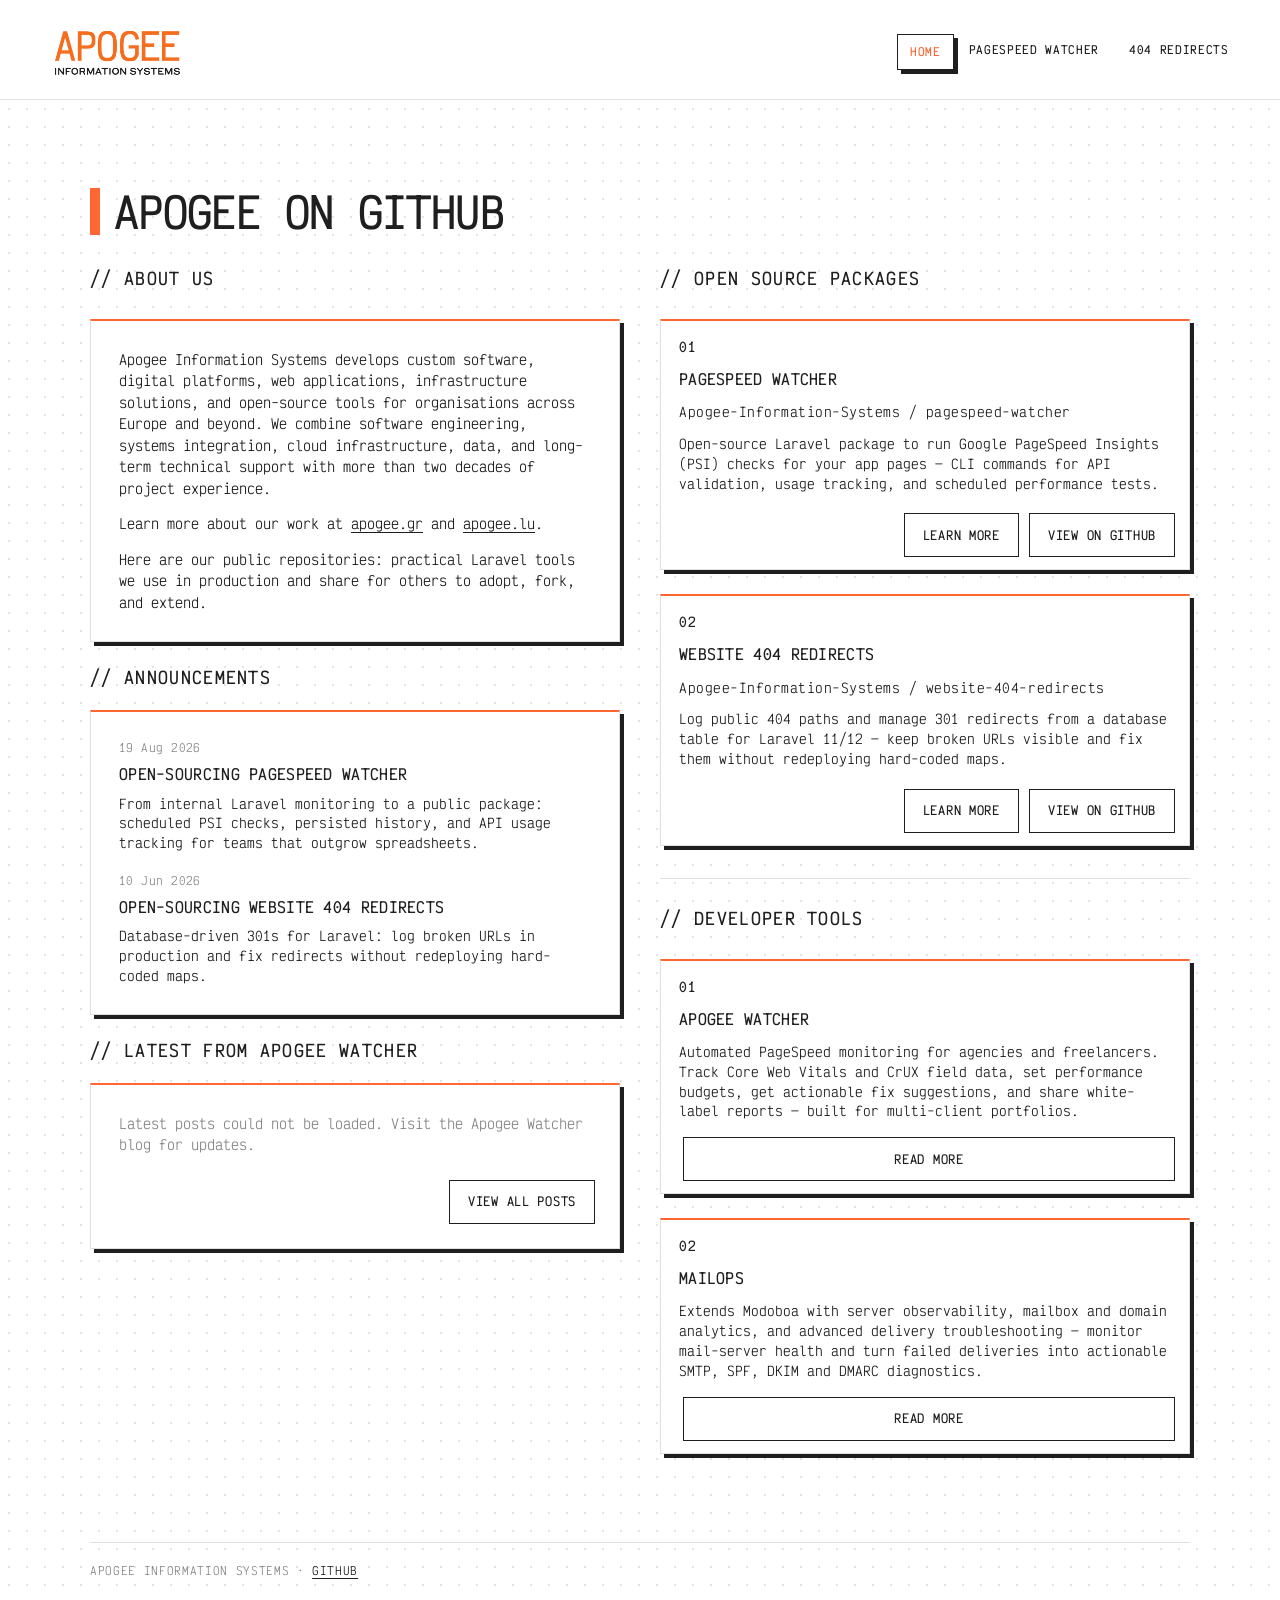
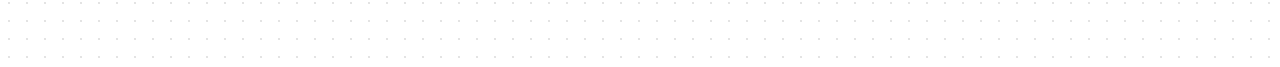
==== docs/index.html @ e1836845 "Add blog post for open-sourcing Website 404 Redirects - Introduced a new HTML page detailing the ope" ====
<!doctype html>
<html lang="en">
<head>
  <meta charset="utf-8" />
  <meta name="viewport" content="width=device-width, initial-scale=1" />
  <title>Apogee on GitHub</title>
  <meta name="description" content="Open-source tools from Apogee Information Systems — PageSpeed Watcher and Website 404 Redirects on GitHub." />
  <meta name="theme-color" content="#ff6633" />
  <meta name="author" content="Apogee Information Systems" />
  <link rel="canonical" href="https://apogee-information-systems.github.io/" />
  <meta property="og:type" content="website" />
  <meta property="og:url" content="https://apogee-information-systems.github.io/" />
  <meta property="og:title" content="Apogee on GitHub" />
  <meta property="og:description" content="Open-source tools from Apogee Information Systems — PageSpeed Watcher and Website 404 Redirects." />
  <meta property="og:site_name" content="Apogee Information Systems" />
  <meta name="twitter:card" content="summary" />
  <meta name="twitter:title" content="Apogee on GitHub" />
  <meta name="twitter:description" content="Open-source tools from Apogee Information Systems — PageSpeed Watcher and Website 404 Redirects." />
  <meta name="google-site-verification" content="-JjNXRB34abP7D8dIDlLWn2OAf_Uy8Mty_jD2yEAzYg" />
  <link rel="preconnect" href="https://fonts.googleapis.com" />
  <link rel="preconnect" href="https://fonts.gstatic.com" crossorigin />
  <link href="https://fonts.googleapis.com/css2?family=Victor+Mono:ital,wght@0,400;0,500;0,700;1,400;1,700&display=swap" rel="stylesheet" />
  <link rel="stylesheet" href="styles.css" />
  <!-- Matomo -->
  <script>
    var _paq = window._paq = window._paq || [];
    /* tracker methods like "setCustomDimension" should be called before "trackPageView" */
    _paq.push(['trackPageView']);
    _paq.push(['enableLinkTracking']);
    (function() {
      var u="https://analytics.apogee.gr/";
      _paq.push(['setTrackerUrl', u+'matomo.php']);
      _paq.push(['setSiteId', '11']);
      var d=document, g=d.createElement('script'), s=d.getElementsByTagName('script')[0];
      g.async=true; g.src=u+'matomo.js'; s.parentNode.insertBefore(g,s);
    })();
  </script>
  <!-- End Matomo Code -->

</head>
<body>
  <header class="site-nav" data-od-id="site-nav">
    <a class="nav-brand" href="index.html" data-od-id="nav-logo" aria-label="Apogee home">
      <img src="Apogee_logo_2025_gr_2x1.png" alt="Apogee" width="280" height="140" />
    </a>
    <nav class="nav-menu" aria-label="Main">
      <a class="nav-link is-active" href="index.html" data-od-id="nav-home" aria-current="page">Home</a>
      <a class="nav-link" href="pagespeed-watcher.html" data-od-id="nav-pagespeed">PageSpeed Watcher</a>
      <a class="nav-link" href="website-404-redirects.html" data-od-id="nav-404">404 Redirects</a>
    </nav>
  </header>

  <main>
    <section class="section" id="open-source" data-od-id="section-open-source">
      <div class="wrap">
        <h1 class="h-xl" data-od-id="page-title">
          <span class="accent-bar" aria-hidden="true"></span>
          <span class="title-text">Apogee on GitHub</span>
        </h1>

        <div class="split" data-od-id="split-layout">
          <div class="col-stack" data-od-id="col-about">
            <p class="col-label">// About us</p>
            <div class="about-panel" data-od-id="about-panel">
              <p class="body-copy">
                Apogee Information Systems develops custom software, digital platforms, web applications, infrastructure solutions, and open-source tools for organisations across Europe and beyond. We combine software engineering, systems integration, cloud infrastructure, data, and long-term technical support with more than two decades of project experience.
              </p>
              <p class="body-copy">
                Learn more about our work at
                <a class="inline-link" href="https://apogee.gr/" target="_blank" rel="noopener" data-od-id="link-apogee-gr">apogee.gr</a>
                and
                <a class="inline-link" href="https://apogee.lu/" data-od-id="link-apogee-lu">apogee.lu</a>.
              </p>
              <p class="body-copy">
                Here are our public repositories: practical Laravel tools we use in production and share for others to adopt, fork, and extend.
              </p>
            </div>

            <div class="announcements-section" data-od-id="section-announcements">
              <p class="col-label">// Announcements</p>
              <div class="announcements-panel" data-od-id="announcements-panel">
                <ul class="announcements-list">
                  <li class="announcement-item">
                    <p class="announcement-date">19 Aug 2026</p>
                    <h3>
                      <a class="announcement-title" href="blog-open-sourcing-pagespeed-watcher.html">Open-sourcing PageSpeed Watcher</a>
                    </h3>
                    <p class="announcement-excerpt">From internal Laravel monitoring to a public package: scheduled PSI checks, persisted history, and API usage tracking for teams that outgrow spreadsheets.</p>
                  </li>
                  <li class="announcement-item">
                    <p class="announcement-date">10 Jun 2026</p>
                    <h3>
                      <a class="announcement-title" href="blog-open-sourcing-website-404-redirects.html">Open-sourcing Website 404 Redirects</a>
                    </h3>
                    <p class="announcement-excerpt">Database-driven 301s for Laravel: log broken URLs in production and fix redirects without redeploying hard-coded maps.</p>
                  </li>
                </ul>
              </div>
            </div>

            <div class="blog-feed-section" data-od-id="section-blog">
              <p class="col-label">// Latest from Apogee Watcher</p>
              <div class="blog-feed-panel" data-od-id="blog-panel">
                <div id="blog-feed" class="blog-feed" aria-live="polite">
                  <p class="blog-feed-message">Loading latest posts…</p>
                </div>
                <div class="blog-feed-actions">
                  <a class="btn-secondary" href="https://apogeewatcher.com/blog" target="_blank" rel="noopener" data-od-id="blog-all-link">View all posts</a>
                </div>
              </div>
            </div>
          </div>

          <div class="col-stack" data-od-id="col-packages">
            <p class="col-label">// Open source packages</p>

            <article class="pt product" data-od-id="repo-pagespeed">
              <p class="pt-idx">01</p>
              <h3>PageSpeed Watcher</h3>
              <p class="repo-path">Apogee-Information-Systems / pagespeed-watcher</p>
              <p>Open-source Laravel package to run Google PageSpeed Insights (PSI) checks for your app pages — CLI commands for API validation, usage tracking, and scheduled performance tests.</p>
              <div class="btn-row">
                <a class="btn-secondary" href="pagespeed-watcher.html" data-od-id="repo-pagespeed-page">Learn more</a>
                <a class="btn-secondary" href="https://github.com/Apogee-Information-Systems/pagespeed-watcher" target="_blank" rel="noopener" data-od-id="repo-pagespeed-link">View on GitHub</a>
              </div>
            </article>

            <article class="pt product" data-od-id="repo-404">
              <p class="pt-idx">02</p>
              <h3>Website 404 Redirects</h3>
              <p class="repo-path">Apogee-Information-Systems / website-404-redirects</p>
              <p>Log public 404 paths and manage 301 redirects from a database table for Laravel 11/12 — keep broken URLs visible and fix them without redeploying hard-coded maps.</p>
              <div class="btn-row">
                <a class="btn-secondary" href="website-404-redirects.html" data-od-id="repo-404-page">Learn more</a>
                <a class="btn-secondary" href="https://github.com/Apogee-Information-Systems/website-404-redirects" target="_blank" rel="noopener" data-od-id="repo-404-link">View on GitHub</a>
              </div>
            </article>

            <div class="col-sub" data-od-id="col-developer-tools">
              <p class="col-label">// Developer Tools</p>

              <article class="pt product" data-od-id="tool-watcher">
                <p class="pt-idx">01</p>
                <h3>Apogee Watcher</h3>
                <p>Automated PageSpeed monitoring for agencies and freelancers. Track Core Web Vitals and CrUX field data, set performance budgets, get actionable fix suggestions, and share white-label reports — built for multi-client portfolios.</p>
                <a class="btn-secondary" href="https://apogeewatcher.com/" target="_blank" rel="noopener" data-od-id="tool-watcher-link">Read more</a>
              </article>

              <article class="pt product" data-od-id="tool-mailops">
                <p class="pt-idx">02</p>
                <h3>MailOps</h3>
                <p>Extends Modoboa with server observability, mailbox and domain analytics, and advanced delivery troubleshooting — monitor mail-server health and turn failed deliveries into actionable SMTP, SPF, DKIM and DMARC diagnostics.</p>
                <a class="btn-secondary" href="https://apogee.lu/mailops.html" data-od-id="tool-mailops-link">Read more</a>
              </article>
            </div>
          </div>
        </div>

        <p class="site-foot" data-od-id="site-foot">
          APOGEE INFORMATION SYSTEMS ·
          <a class="inline-link" href="https://github.com/Apogee-Information-Systems" target="_blank" rel="noopener">GitHub</a>
        </p>
      </div>
    </section>
  </main>
  <script src="blog-feed.js" defer></script>
</body>
</html>
---- docs/styles.css ----
:root {
  --bg: #ffffff;
  --surface: #ffffff;
  --fg: #1E1F1E;
  --muted: #888888;
  --border: #e0e0e0;
  --accent: #ff6633;
  --shadow-hard: 4px 4px 0 var(--fg);
  --shadow-none: 0 0 0 transparent;
  --font-display: 'Victor Mono', system-ui, -apple-system, 'Segoe UI', 'Helvetica Neue', Arial, sans-serif;
  --font-body: 'Victor Mono', system-ui, -apple-system, 'Segoe UI', 'Helvetica Neue', Arial, sans-serif;
  --font-mono: 'Victor Mono', ui-monospace, SFMono-Regular, Menlo, monospace;
  --dot: color-mix(in oklch, var(--fg) 12%, transparent);
  --logo-h: 80px;
  --nav-pad-y: 10px;
}

*, *::before, *::after { box-sizing: border-box; }
html { scroll-behavior: smooth; }
html {
  scrollbar-width: thin;
  scrollbar-color: var(--accent) var(--border);
}
html::-webkit-scrollbar { width: 8px; height: 8px; }
html::-webkit-scrollbar-track { background: var(--border); border-radius: 0; }
html::-webkit-scrollbar-thumb {
  background: var(--accent);
  border-radius: 0;
  border: 1px solid var(--fg);
}

body {
  --nav-h: calc(var(--logo-h) + var(--nav-pad-y) * 2);
  margin: 0;
  background: var(--bg);
  color: var(--fg);
  font-family: var(--font-body);
  font-size: 16px;
  line-height: 1.45;
  -webkit-font-smoothing: antialiased;
  text-transform: uppercase;
}

p { text-wrap: pretty; margin: 0; }
h1, h2, h3 { text-wrap: balance; margin: 0; font-weight: 700; }
a { color: inherit; }

.site-nav {
  position: fixed;
  top: 0; left: 0; right: 0;
  z-index: 100;
  height: var(--nav-h);
  display: flex;
  align-items: center;
  justify-content: space-between;
  gap: 16px;
  padding: var(--nav-pad-y) clamp(16px, 3vw, 40px);
  background: var(--surface);
  border-bottom: 1px solid var(--border);
}
.nav-brand {
  flex: 0 0 auto;
  display: flex;
  align-items: center;
  text-decoration: none;
}
.nav-brand img {
  height: var(--logo-h);
  width: auto;
  display: block;
}
.nav-menu {
  display: flex;
  flex-wrap: wrap;
  align-items: center;
  justify-content: flex-end;
  gap: 6px 4px;
}
.nav-link {
  display: inline-flex;
  align-items: center;
  min-height: 36px;
  padding: 6px 12px;
  font-family: var(--font-mono);
  font-size: 11px;
  font-weight: 700;
  letter-spacing: 0.06em;
  text-decoration: none;
  border: 1px solid transparent;
  transition: border-color 0.12s ease, color 0.12s ease, background 0.12s ease;
}
.nav-link:hover {
  color: var(--accent);
  border-color: var(--border);
}
.nav-link.is-active {
  color: var(--accent);
  border-color: var(--fg);
  background: var(--surface);
  box-shadow: var(--shadow-hard);
  transform: translate(2px, 2px);
}

main { padding-top: var(--nav-h); }

.section {
  padding: clamp(48px, 7vw, 88px) clamp(16px, 3vw, 40px);
  background-color: var(--bg);
  background-image: radial-gradient(var(--dot) 1px, transparent 1px);
  background-size: 18px 18px;
  color: var(--fg);
  min-height: calc(100vh - var(--nav-h));
}
.wrap { width: min(1100px, 100%); margin: 0 auto; }

.section-kicker {
  font-family: var(--font-mono);
  font-size: 11px;
  color: var(--muted);
  letter-spacing: 0.08em;
  margin: 0 0 8px;
}

.section-kicker.post-date {
  text-transform: none;
}

.h-xl {
  font-family: var(--font-display);
  font-size: clamp(28px, 3.4vw, 42px);
  line-height: 1.12;
  letter-spacing: -0.015em;
  margin: 0 0 2rem;
  max-width: 32ch;
  display: flex;
  align-items: stretch;
  gap: 14px;
}
.h-xl .accent-bar {
  flex: 0 0 10px;
  background: var(--accent);
  min-height: 100%;
}
.h-xl .title-text { flex: 1; }

.split {
  display: grid;
  grid-template-columns: 1fr 1fr;
  gap: 32px 40px;
  align-items: start;
}

.col-stack {
  display: flex;
  flex-direction: column;
  gap: 24px;
}
.col-label {
  font-family: var(--font-mono);
  font-size: 16.5px;
  font-weight: 700;
  letter-spacing: 0.08em;
  color: var(--fg);
  margin: 0 0 4px;
}
.col-sub {
  display: flex;
  flex-direction: column;
  gap: 24px;
  margin-top: 8px;
  padding-top: 28px;
  border-top: 1px solid var(--border);
}

.body-copy {
  font-size: clamp(13px, 1.05vw, 15px);
  line-height: 1.6;
  text-transform: none;
  color: var(--fg);
  margin: 0 0 14px;
}
.body-copy:last-child { margin-bottom: 0; }

.inline-link {
  color: var(--fg);
  text-decoration: underline;
  text-underline-offset: 3px;
  text-decoration-thickness: 1px;
}
.inline-link:hover { color: var(--accent); }

.btn-secondary {
  display: inline-flex;
  align-items: center;
  justify-content: center;
  min-height: 44px;
  padding: 10px 18px;
  background: var(--surface);
  color: var(--fg);
  border: 1px solid var(--fg);
  transform: translate(4px, 4px);
  box-shadow: var(--shadow-none);
  text-decoration: none;
  font-size: 12px;
  font-weight: 700;
  letter-spacing: 0.06em;
  transition: transform 0.12s cubic-bezier(0.23, 1, 0.32, 1), box-shadow 0.12s cubic-bezier(0.23, 1, 0.32, 1);
}
.btn-secondary:hover {
  transform: none;
  box-shadow: var(--shadow-hard);
}

.pt.product {
  display: flex;
  flex-direction: column;
  gap: 12px;
  border: 1px solid var(--border);
  border-top: 2px solid var(--accent);
  padding: 16px 18px;
  background: var(--surface);
  box-shadow: var(--shadow-hard);
  color: var(--fg);
}
.pt-idx {
  font-family: var(--font-mono);
  font-size: 11px;
  font-weight: 700;
  letter-spacing: 0.08em;
  color: var(--accent);
  margin: 0;
}
.pt.product h3 {
  font-size: clamp(14px, 1.15vw, 16px);
  font-weight: 700;
  margin: 0;
  letter-spacing: 0.02em;
}
.pt.product p {
  color: inherit;
  margin: 0;
  font-size: clamp(12px, 1vw, 14px);
  line-height: 1.55;
  text-transform: none;
}
.repo-path {
  font-family: var(--font-mono);
  font-size: 11px;
  letter-spacing: 0.04em;
  color: var(--muted);
  text-transform: none;
  margin: 0;
  word-break: break-all;
}
.pt.product .btn-row {
  display: flex;
  flex-wrap: wrap;
  gap: 10px;
  margin-top: 4px;
  justify-content: flex-end;
}
.pt.product .btn-secondary { margin-top: 0; }

.about-panel,
.content-panel {
  border: 1px solid var(--border);
  border-top: 2px solid var(--accent);
  background: var(--surface);
  box-shadow: var(--shadow-hard);
  padding: clamp(20px, 3vw, 28px);
}

.package-layout {
  display: grid;
  grid-template-columns: minmax(0, 1fr);
  gap: 28px;
  max-width: 760px;
}

.package-intro {
  margin-bottom: 8px;
}

.h-section {
  font-size: clamp(14px, 1.2vw, 16px);
  letter-spacing: 0.04em;
  margin: 0 0 12px;
}

.feature-list {
  list-style: none;
  margin: 0;
  padding: 0;
  display: flex;
  flex-direction: column;
  gap: 10px;
}
.feature-list li {
  font-size: clamp(13px, 1.05vw, 15px);
  line-height: 1.55;
  text-transform: none;
  padding-left: 16px;
  position: relative;
}
.feature-list li::before {
  content: "→";
  position: absolute;
  left: 0;
  color: var(--accent);
  font-weight: 700;
}

.code-block-wrap {
  position: relative;
}

.code-copy-btn {
  position: absolute;
  top: 10px;
  right: 10px;
  z-index: 1;
  min-height: 28px;
  padding: 4px 10px;
  border: 1px solid color-mix(in oklch, #f5f5f5 35%, transparent);
  background: color-mix(in oklch, var(--fg) 85%, #ffffff 15%);
  color: #f5f5f5;
  font-family: var(--font-mono);
  font-size: 10px;
  font-weight: 700;
  letter-spacing: 0.06em;
  text-transform: uppercase;
  cursor: pointer;
  transition: border-color 0.12s ease, color 0.12s ease, background 0.12s ease;
}

.code-copy-btn:hover {
  border-color: var(--accent);
  color: var(--accent);
}

.code-copy-btn.is-copied {
  border-color: var(--accent);
  color: var(--accent);
}

.code-block {
  margin: 0;
  padding: 16px 18px;
  padding-top: 44px;
  background: var(--fg);
  color: #f5f5f5;
  font-family: var(--font-mono);
  font-size: 12px;
  line-height: 1.6;
  text-transform: none;
  overflow-x: auto;
  border: 1px solid var(--fg);
  box-shadow: var(--shadow-hard);
}
.code-block code { white-space: pre; }

.page-actions {
  display: flex;
  flex-wrap: wrap;
  gap: 12px;
  margin-top: 8px;
}

.announcements-section,
.blog-feed-section {
  display: flex;
  flex-direction: column;
  gap: 16px;
}

.announcements-panel {
  border: 1px solid var(--border);
  border-top: 2px solid var(--accent);
  background: var(--surface);
  box-shadow: var(--shadow-hard);
  padding: clamp(20px, 3vw, 28px);
}

.announcements-list {
  list-style: none;
  margin: 0;
  padding: 0;
  display: flex;
  flex-direction: column;
  gap: 20px;
}

.announcement-item {
  display: flex;
  flex-direction: column;
  gap: 8px;
}

.announcement-date {
  font-family: var(--font-mono);
  font-size: 11px;
  letter-spacing: 0.04em;
  color: var(--muted);
  text-transform: none;
  margin: 0;
}

.announcement-item h3 {
  font-size: clamp(14px, 1.15vw, 16px);
  font-weight: 700;
  margin: 0;
  letter-spacing: 0.02em;
}

.announcement-title {
  color: inherit;
  text-decoration: none;
}

.announcement-title:hover {
  color: var(--accent);
}

.announcement-excerpt {
  font-size: clamp(12px, 1vw, 14px);
  line-height: 1.55;
  text-transform: none;
  color: var(--fg);
  margin: 0;
}

.post-split {
  grid-template-columns: minmax(0, 2fr) minmax(0, 1fr);
  align-items: start;
  margin-top: 8px;
}

.post-split .post-article {
  max-width: none;
}

.post-sidebar {
  position: sticky;
  top: calc(var(--nav-h) + 24px);
}

.sidebar-section {
  display: flex;
  flex-direction: column;
  gap: 16px;
}

.sidebar-product {
  margin: 0;
}

.package-split {
  grid-template-columns: minmax(0, 2fr) minmax(0, 1fr);
  align-items: start;
}

.package-split .package-layout {
  max-width: none;
}

.package-sidebar {
  position: sticky;
  top: calc(var(--nav-h) + 24px);
}

.post-subtitle {
  font-size: clamp(13px, 1.05vw, 15px);
  line-height: 1.6;
  text-transform: none;
  color: var(--muted);
  margin: 0 0 28px;
  max-width: 62ch;
}

.post-article {
  display: flex;
  flex-direction: column;
  gap: 28px;
  max-width: 760px;
}

.post-section {
  display: flex;
  flex-direction: column;
  gap: 12px;
}

.post-lede {
  font-size: clamp(14px, 1.1vw, 16px);
}

.post-list {
  margin: 0 0 14px;
  padding-left: 20px;
  display: flex;
  flex-direction: column;
  gap: 12px;
}

.post-list li {
  font-size: clamp(13px, 1.05vw, 15px);
  line-height: 1.6;
  text-transform: none;
  color: var(--fg);
}

.post-columns {
  display: grid;
  grid-template-columns: 1fr 1fr;
  gap: 16px;
  margin: 12px 0 14px;
}

.post-byline {
  margin-top: 32px;
  font-family: var(--font-mono);
  font-size: 11px;
  letter-spacing: 0.04em;
  color: var(--muted);
  text-transform: none;
}

.blog-feed-panel {
  border: 1px solid var(--border);
  border-top: 2px solid var(--accent);
  background: var(--surface);
  box-shadow: var(--shadow-hard);
  padding: clamp(20px, 3vw, 28px);
}

.blog-feed-list {
  list-style: none;
  margin: 0;
  padding: 0;
  display: flex;
  flex-direction: column;
  gap: 20px;
}

.blog-feed-item {
  display: grid;
  grid-template-columns: auto 1fr;
  gap: 4px 14px;
  padding-bottom: 20px;
  border-bottom: 1px solid var(--border);
}

.blog-feed-item:last-child {
  padding-bottom: 0;
  border-bottom: none;
}

.blog-feed-idx {
  font-family: var(--font-mono);
  font-size: 11px;
  font-weight: 700;
  letter-spacing: 0.08em;
  color: var(--accent);
  margin: 0;
  grid-row: 1 / span 3;
}

.blog-feed-item h3 {
  font-size: clamp(14px, 1.15vw, 16px);
  font-weight: 700;
  margin: 0;
  letter-spacing: 0.02em;
  grid-column: 2;
}

.blog-feed-title {
  color: inherit;
  text-decoration: none;
}

.blog-feed-title:hover {
  color: var(--accent);
}

.blog-feed-date {
  font-family: var(--font-mono);
  font-size: 11px;
  letter-spacing: 0.04em;
  color: var(--muted);
  text-transform: none;
  margin: 0;
  grid-column: 2;
}

.blog-feed-excerpt {
  font-size: clamp(12px, 1vw, 14px);
  line-height: 1.55;
  text-transform: none;
  color: var(--fg);
  margin: 0;
  grid-column: 2;
}

.blog-feed-message {
  font-size: clamp(13px, 1.05vw, 15px);
  line-height: 1.6;
  text-transform: none;
  color: var(--muted);
  margin: 0;
}

.blog-feed-actions {
  display: flex;
  justify-content: flex-end;
  margin-top: 20px;
}

.site-foot {
  margin-top: clamp(48px, 7vw, 88px);
  padding-top: 20px;
  border-top: 1px solid var(--border);
  font-family: var(--font-mono);
  font-size: 11px;
  letter-spacing: 0.06em;
  color: var(--muted);
}

@media (max-width: 980px) {
  :root { --logo-h: 64px; }
  .split {
    grid-template-columns: 1fr;
    gap: 28px;
  }
  .package-sidebar {
    position: static;
  }
  .post-sidebar {
    position: static;
  }
  .post-columns {
    grid-template-columns: 1fr;
  }
}

@media (max-width: 640px) {
  .site-nav {
    flex-wrap: wrap;
    height: auto;
    min-height: var(--nav-h);
    padding-top: 8px;
    padding-bottom: 8px;
  }
  body { --nav-h: auto; }
  main { padding-top: calc(var(--logo-h) + 56px); }
  .nav-menu { justify-content: flex-start; }
}
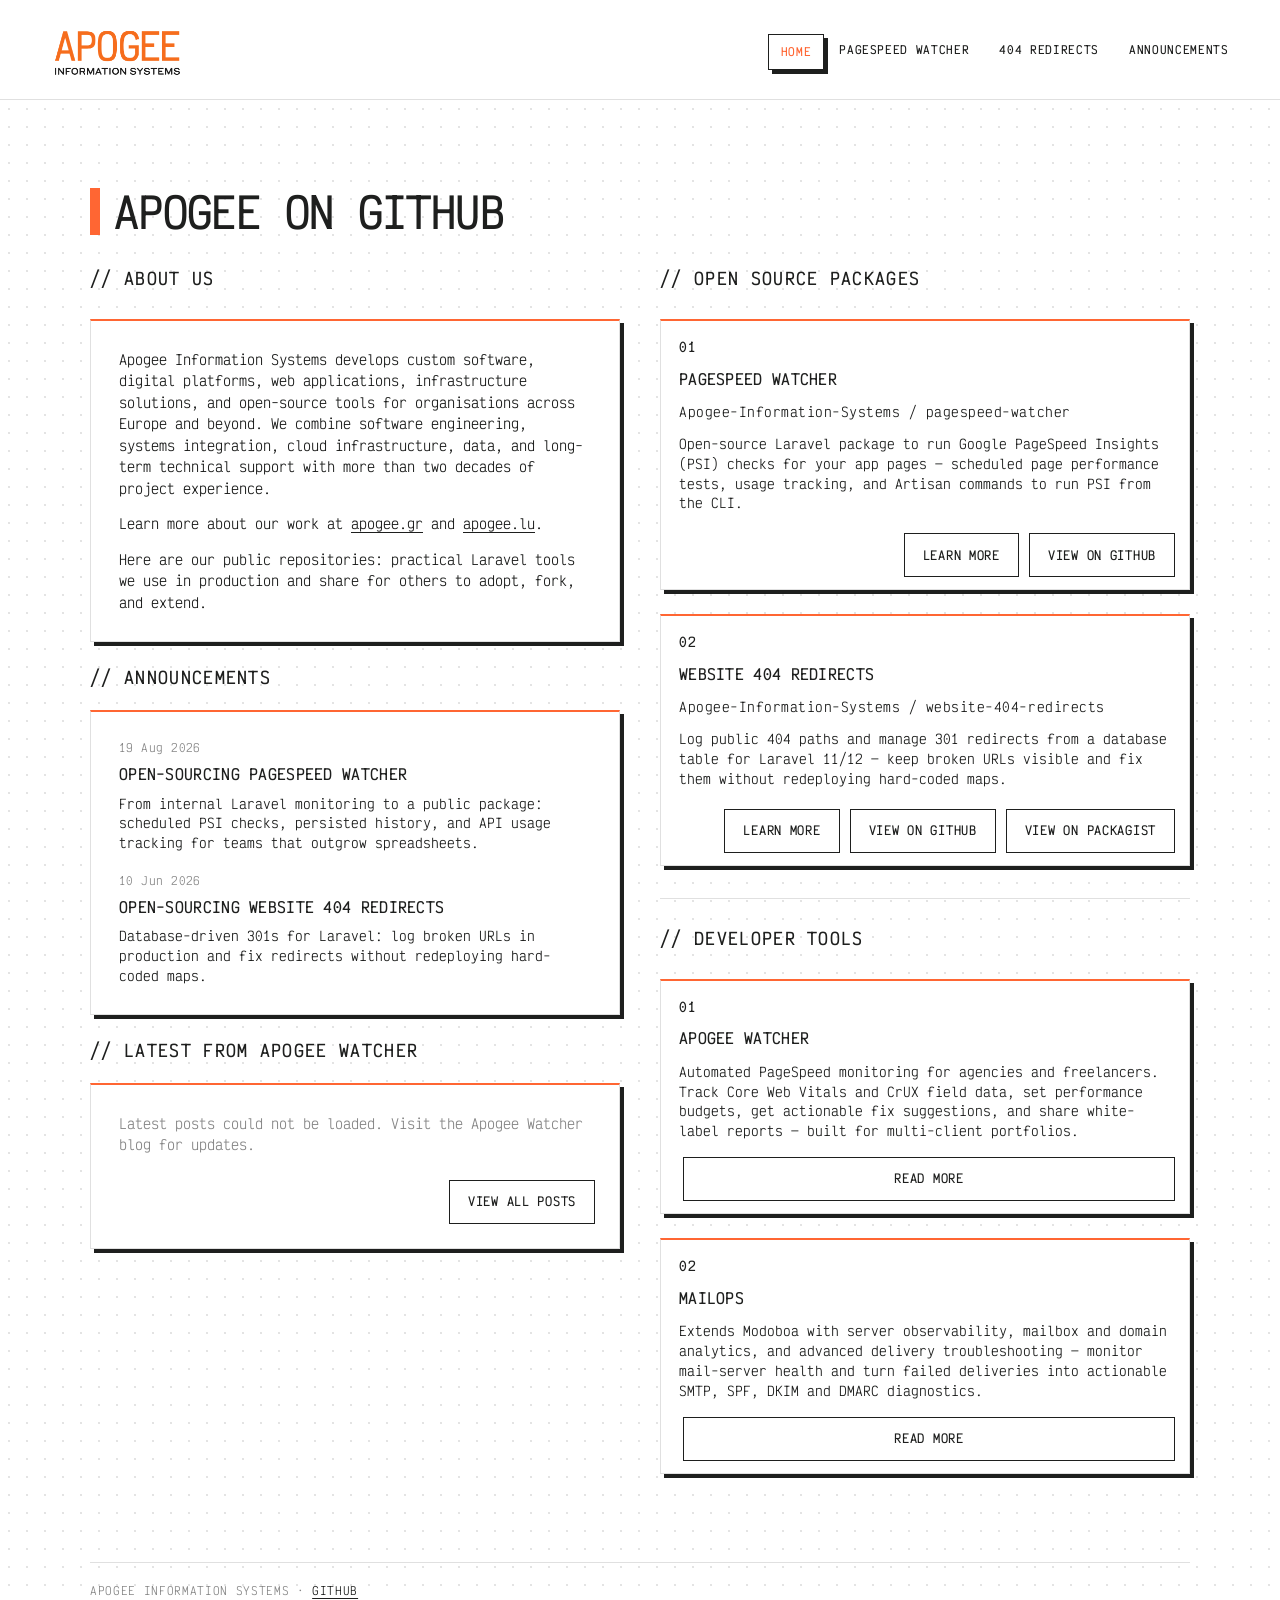
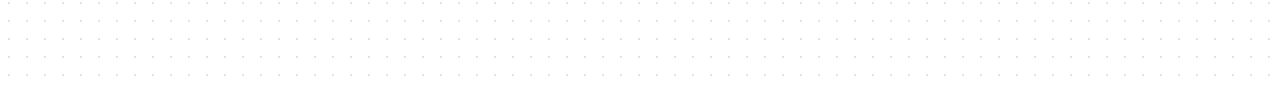
==== commit 46dde9ea: "feat(docs): fix PSI copy, add announcements nav, sitemap, and Packagist links - Replace outdated API" ====
--- a/docs/index.html
+++ b/docs/index.html
@@ -1,5 +1,5 @@
 <!doctype html>
-<html lang="en">
+<html lang="en-GB">
 <head>
   <meta charset="utf-8" />
   <meta name="viewport" content="width=device-width, initial-scale=1" />
@@ -47,6 +47,7 @@
       <a class="nav-link is-active" href="index.html" data-od-id="nav-home" aria-current="page">Home</a>
       <a class="nav-link" href="pagespeed-watcher.html" data-od-id="nav-pagespeed">PageSpeed Watcher</a>
       <a class="nav-link" href="website-404-redirects.html" data-od-id="nav-404">404 Redirects</a>
+      <a class="nav-link" href="announcements.html" data-od-id="nav-announcements">Announcements</a>
     </nav>
   </header>
 
@@ -118,7 +119,7 @@
               <p class="pt-idx">01</p>
               <h3>PageSpeed Watcher</h3>
               <p class="repo-path">Apogee-Information-Systems / pagespeed-watcher</p>
-              <p>Open-source Laravel package to run Google PageSpeed Insights (PSI) checks for your app pages — CLI commands for API validation, usage tracking, and scheduled performance tests.</p>
+              <p>Open-source Laravel package to run Google PageSpeed Insights (PSI) checks for your app pages — scheduled page performance tests, usage tracking, and Artisan commands to run PSI from the CLI.</p>
               <div class="btn-row">
                 <a class="btn-secondary" href="pagespeed-watcher.html" data-od-id="repo-pagespeed-page">Learn more</a>
                 <a class="btn-secondary" href="https://github.com/Apogee-Information-Systems/pagespeed-watcher" target="_blank" rel="noopener" data-od-id="repo-pagespeed-link">View on GitHub</a>
@@ -133,6 +134,7 @@
               <div class="btn-row">
                 <a class="btn-secondary" href="website-404-redirects.html" data-od-id="repo-404-page">Learn more</a>
                 <a class="btn-secondary" href="https://github.com/Apogee-Information-Systems/website-404-redirects" target="_blank" rel="noopener" data-od-id="repo-404-link">View on GitHub</a>
+                <a class="btn-secondary" href="https://packagist.org/packages/apogee/website-404-redirects" target="_blank" rel="noopener" data-od-id="repo-404-packagist">View on Packagist</a>
               </div>
             </article>
 
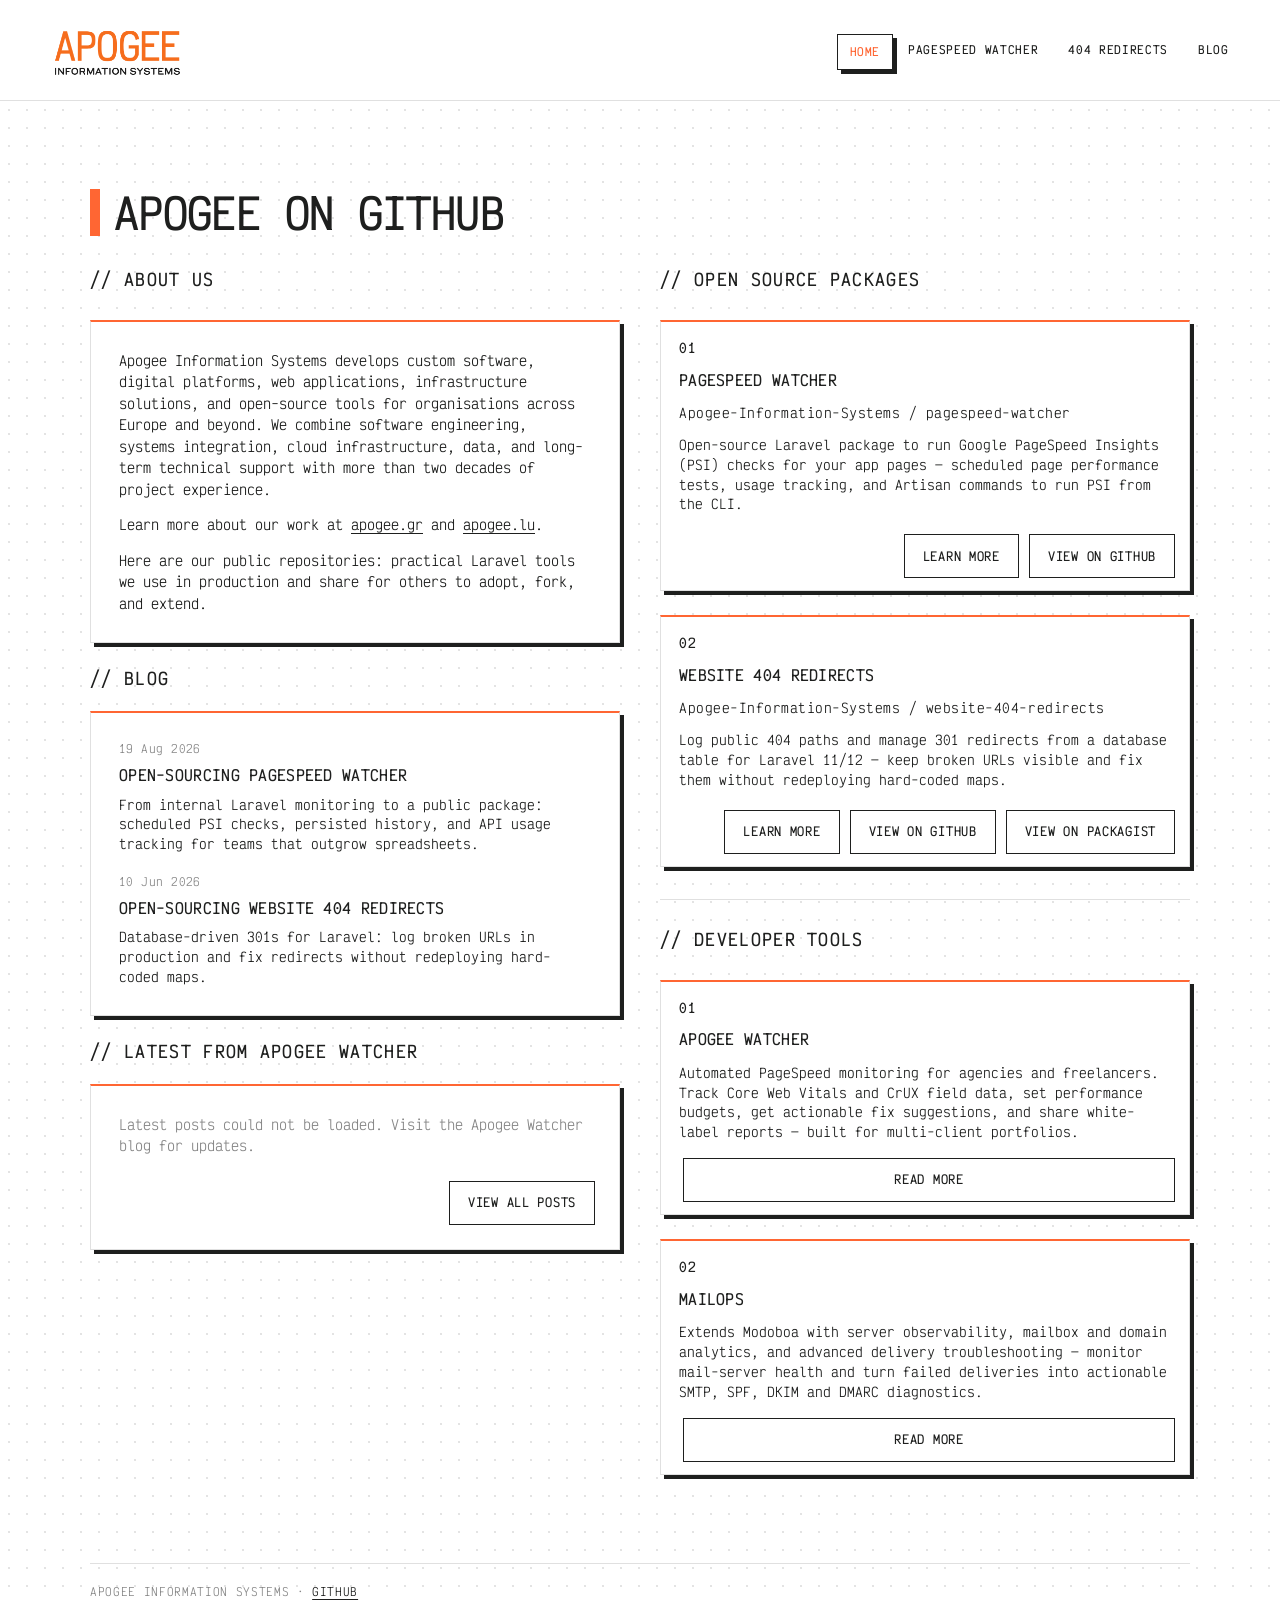
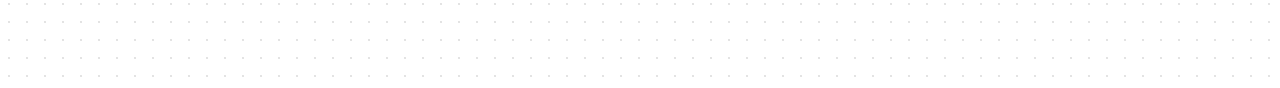
==== commit 4cb43395: "fix(docs): sticky header overlap and rename Announcements to Blog - Switch site-nav from fixed to st" ====
--- a/docs/index.html
+++ b/docs/index.html
@@ -47,7 +47,7 @@
       <a class="nav-link is-active" href="index.html" data-od-id="nav-home" aria-current="page">Home</a>
       <a class="nav-link" href="pagespeed-watcher.html" data-od-id="nav-pagespeed">PageSpeed Watcher</a>
       <a class="nav-link" href="website-404-redirects.html" data-od-id="nav-404">404 Redirects</a>
-      <a class="nav-link" href="announcements.html" data-od-id="nav-announcements">Announcements</a>
+      <a class="nav-link" href="blog.html" data-od-id="nav-blog">Blog</a>
     </nav>
   </header>
 
@@ -78,7 +78,7 @@
             </div>
 
             <div class="announcements-section" data-od-id="section-announcements">
-              <p class="col-label">// Announcements</p>
+              <p class="col-label">// Blog</p>
               <div class="announcements-panel" data-od-id="announcements-panel">
                 <ul class="announcements-list">
                   <li class="announcement-item">
--- a/docs/styles.css
+++ b/docs/styles.css
@@ -46,10 +46,10 @@
 a { color: inherit; }
 
 .site-nav {
-  position: fixed;
-  top: 0; left: 0; right: 0;
+  position: sticky;
+  top: 0;
   z-index: 100;
-  height: var(--nav-h);
+  min-height: var(--nav-h);
   display: flex;
   align-items: center;
   justify-content: space-between;
@@ -101,7 +101,6 @@
   transform: translate(2px, 2px);
 }
 
-main { padding-top: var(--nav-h); }
 
 .section {
   padding: clamp(48px, 7vw, 88px) clamp(16px, 3vw, 40px);
@@ -645,12 +644,8 @@
 @media (max-width: 640px) {
   .site-nav {
     flex-wrap: wrap;
-    height: auto;
-    min-height: var(--nav-h);
     padding-top: 8px;
     padding-bottom: 8px;
   }
-  body { --nav-h: auto; }
-  main { padding-top: calc(var(--logo-h) + 56px); }
   .nav-menu { justify-content: flex-start; }
 }
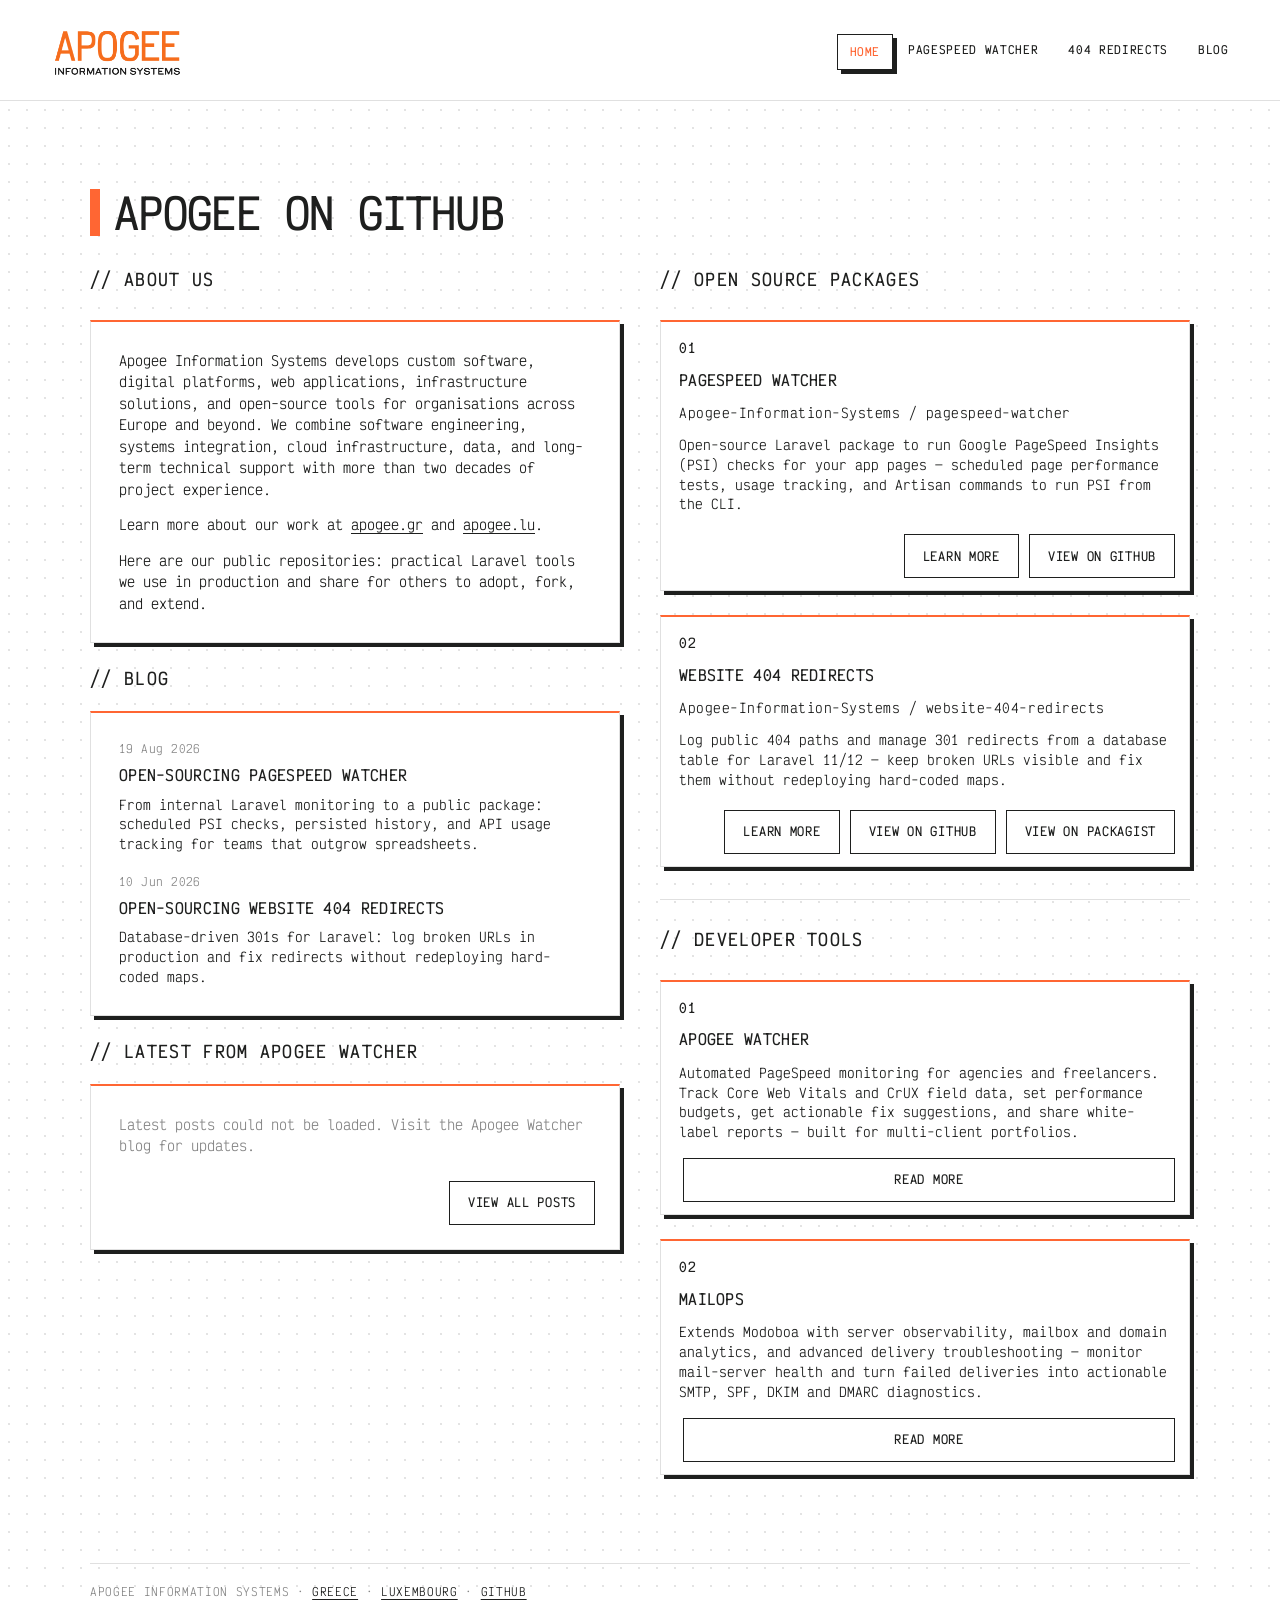
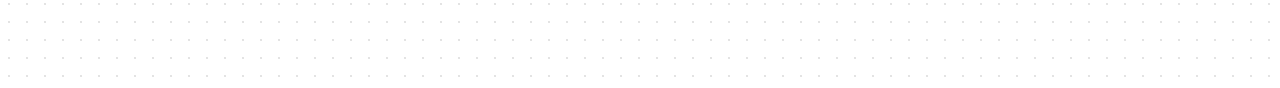
==== commit a9b328e5: "feat(docs): add Greece and Luxembourg links to site footer Co-authored-by: markosgiannopoulos <marko" ====
--- a/docs/index.html
+++ b/docs/index.html
@@ -43,12 +43,13 @@
     <a class="nav-brand" href="index.html" data-od-id="nav-logo" aria-label="Apogee home">
       <img src="Apogee_logo_2025_gr_2x1.png" alt="Apogee" width="280" height="140" />
     </a>
-    <nav class="nav-menu" aria-label="Main">
-      <a class="nav-link is-active" href="index.html" data-od-id="nav-home" aria-current="page">Home</a>
-      <a class="nav-link" href="pagespeed-watcher.html" data-od-id="nav-pagespeed">PageSpeed Watcher</a>
-      <a class="nav-link" href="website-404-redirects.html" data-od-id="nav-404">404 Redirects</a>
-      <a class="nav-link" href="blog.html" data-od-id="nav-blog">Blog</a>
-    </nav>
+    <button type="button" class="nav-toggle" id="nav-toggle" aria-expanded="false" aria-controls="nav-links">Menu</button>
+    <ul class="nav-links" id="nav-links" role="navigation" aria-label="Main">
+      <li><a class="nav-link is-active" href="index.html" data-od-id="nav-home" aria-current="page">Home</a></li>
+      <li><a class="nav-link" href="pagespeed-watcher.html" data-od-id="nav-pagespeed">PageSpeed Watcher</a></li>
+      <li><a class="nav-link" href="website-404-redirects.html" data-od-id="nav-404">404 Redirects</a></li>
+      <li><a class="nav-link" href="blog.html" data-od-id="nav-blog">Blog</a></li>
+    </ul>
   </header>
 
   <main>
@@ -160,11 +161,14 @@
 
         <p class="site-foot" data-od-id="site-foot">
           APOGEE INFORMATION SYSTEMS ·
+          <a class="inline-link" href="https://apogee.gr/" target="_blank" rel="noopener">Greece</a> ·
+          <a class="inline-link" href="https://apogee.lu/">Luxembourg</a> ·
           <a class="inline-link" href="https://github.com/Apogee-Information-Systems" target="_blank" rel="noopener">GitHub</a>
         </p>
       </div>
     </section>
   </main>
+  <script src="nav.js" defer></script>
   <script src="blog-feed.js" defer></script>
 </body>
 </html>
--- a/docs/styles.css
+++ b/docs/styles.css
@@ -69,12 +69,43 @@
   width: auto;
   display: block;
 }
-.nav-menu {
+.nav-links {
+  list-style: none;
+  margin: 0;
+  padding: 0;
   display: flex;
   flex-wrap: wrap;
   align-items: center;
   justify-content: flex-end;
   gap: 6px 4px;
+}
+.nav-toggle {
+  display: none;
+  align-items: center;
+  justify-content: center;
+  min-width: 44px;
+  min-height: 44px;
+  padding: 6px 14px;
+  font-family: var(--font-mono);
+  font-size: 11px;
+  font-weight: 700;
+  letter-spacing: 0.06em;
+  text-transform: uppercase;
+  color: var(--fg);
+  background: var(--surface);
+  border: 1px solid var(--fg);
+  box-shadow: var(--shadow-hard);
+  cursor: pointer;
+  flex: 0 0 auto;
+}
+.nav-toggle:hover {
+  transform: translate(4px, 4px);
+  box-shadow: var(--shadow-none);
+  color: var(--fg);
+}
+.nav-toggle:focus-visible {
+  outline: 2px solid var(--accent);
+  outline-offset: 2px;
 }
 .nav-link {
   display: inline-flex;
@@ -639,13 +670,63 @@
   .post-columns {
     grid-template-columns: 1fr;
   }
-}
-
-@media (max-width: 640px) {
-  .site-nav {
-    flex-wrap: wrap;
-    padding-top: 8px;
-    padding-bottom: 8px;
-  }
-  .nav-menu { justify-content: flex-start; }
-}
+
+  .nav-toggle {
+    display: inline-flex;
+  }
+
+  .nav-links {
+    display: none;
+    position: absolute;
+    top: 100%;
+    left: 0;
+    right: 0;
+    grid-template-columns: 1fr 1fr;
+    gap: 6px;
+    align-items: stretch;
+    background: var(--surface);
+    border-bottom: 1px solid var(--border);
+    box-shadow: var(--shadow-hard);
+    padding: 8px;
+    max-height: calc(100vh - var(--nav-h));
+    overflow-y: auto;
+  }
+
+  body.nav-open .nav-links {
+    display: grid;
+  }
+
+  .nav-links li {
+    min-width: 0;
+  }
+
+  .nav-links .nav-link {
+    display: flex;
+    width: 100%;
+    box-sizing: border-box;
+    justify-content: flex-start;
+    align-items: center;
+    text-align: left;
+    white-space: normal;
+    border: 1px solid var(--border);
+    font-size: 13px;
+    font-weight: 500;
+    letter-spacing: 0.04em;
+    padding: 10px 12px;
+    min-height: 44px;
+    line-height: 24px;
+    background: var(--surface);
+    color: var(--fg);
+    box-shadow: none;
+    transform: none;
+  }
+
+  .nav-links .nav-link:hover,
+  .nav-links .nav-link.is-active {
+    color: var(--accent);
+    border-color: var(--border);
+    box-shadow: none;
+    transform: none;
+    background: var(--surface);
+  }
+}
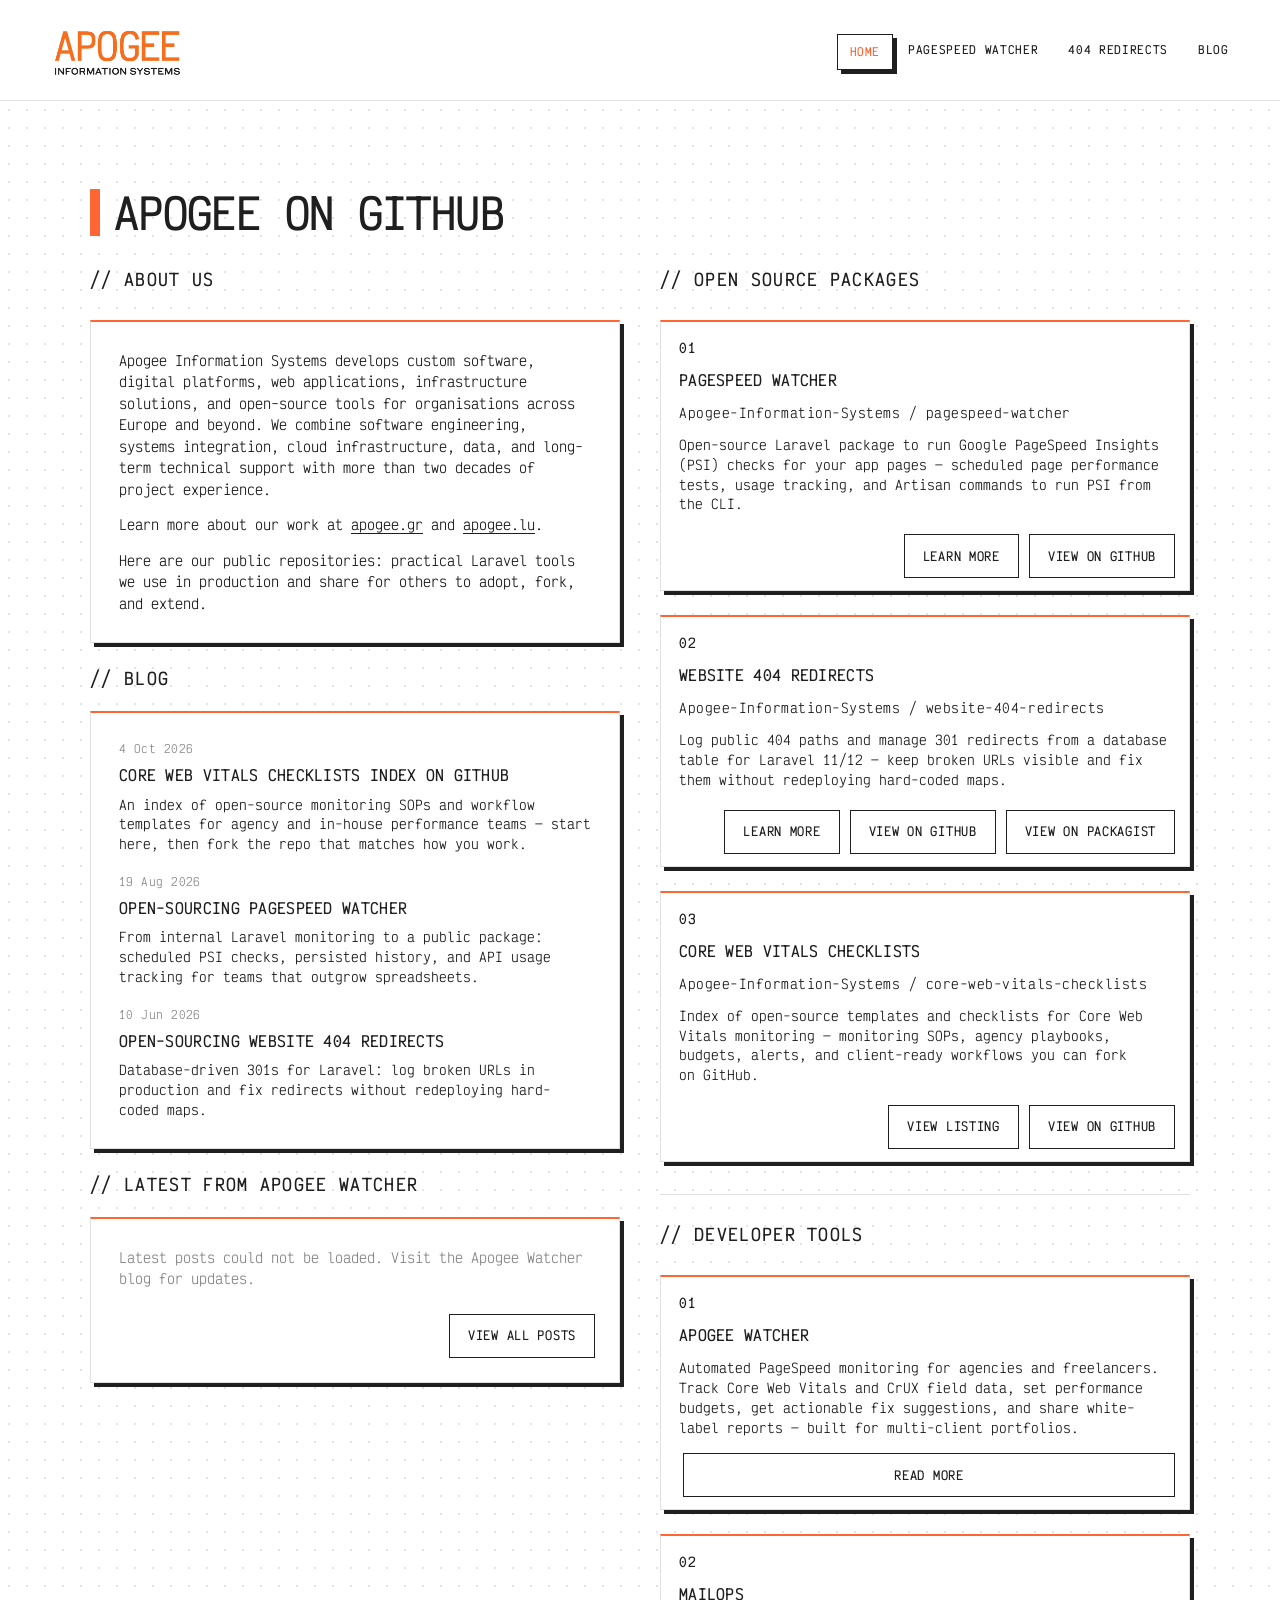
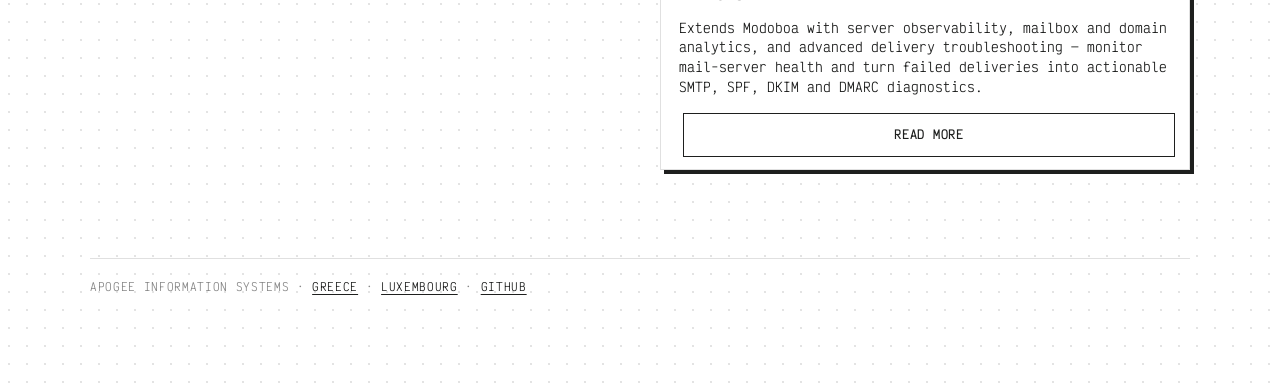
==== commit 3191c2fc: "feat: add Core Web Vitals checklists index to GitHub Pages - Blog post announcing the core-web-vital" ====
--- a/docs/index.html
+++ b/docs/index.html
@@ -83,6 +83,13 @@
               <div class="announcements-panel" data-od-id="announcements-panel">
                 <ul class="announcements-list">
                   <li class="announcement-item">
+                    <p class="announcement-date">4 Oct 2026</p>
+                    <h3>
+                      <a class="announcement-title" href="blog-core-web-vitals-checklists-index.html">Core Web Vitals checklists index on GitHub</a>
+                    </h3>
+                    <p class="announcement-excerpt">An index of open-source monitoring SOPs and workflow templates for agency and in-house performance teams — start here, then fork the repo that matches how you work.</p>
+                  </li>
+                  <li class="announcement-item">
                     <p class="announcement-date">19 Aug 2026</p>
                     <h3>
                       <a class="announcement-title" href="blog-open-sourcing-pagespeed-watcher.html">Open-sourcing PageSpeed Watcher</a>
@@ -139,6 +146,17 @@
               </div>
             </article>
 
+            <article class="pt product" data-od-id="repo-cwv-checklists">
+              <p class="pt-idx">03</p>
+              <h3>Core Web Vitals Checklists</h3>
+              <p class="repo-path">Apogee-Information-Systems / core-web-vitals-checklists</p>
+              <p>Index of open-source templates and checklists for Core Web Vitals monitoring — monitoring SOPs, agency playbooks, budgets, alerts, and client-ready workflows you can fork on GitHub.</p>
+              <div class="btn-row">
+                <a class="btn-secondary" href="core-web-vitals-checklists.html" data-od-id="repo-cwv-checklists-page">View listing</a>
+                <a class="btn-secondary" href="https://github.com/Apogee-Information-Systems/core-web-vitals-checklists" target="_blank" rel="noopener" data-od-id="repo-cwv-checklists-link">View on GitHub</a>
+              </div>
+            </article>
+
             <div class="col-sub" data-od-id="col-developer-tools">
               <p class="col-label">// Developer Tools</p>
 
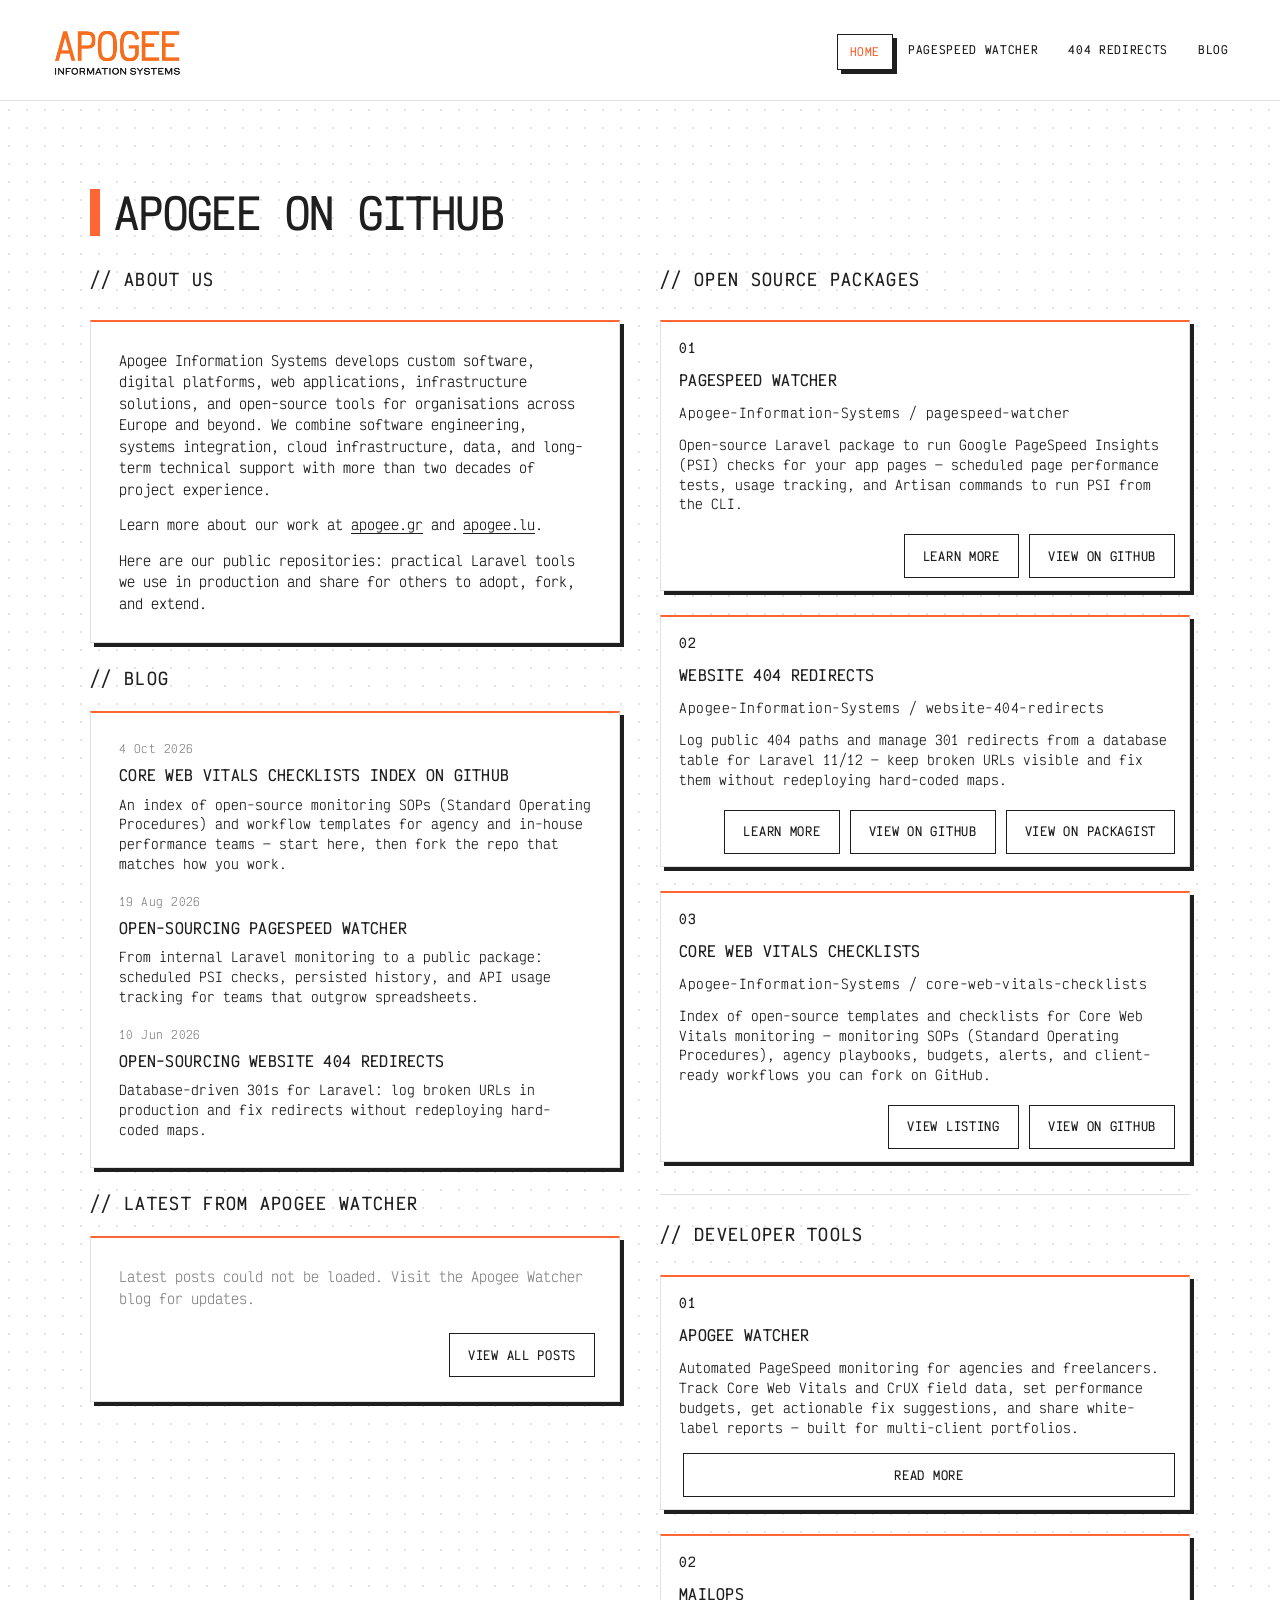
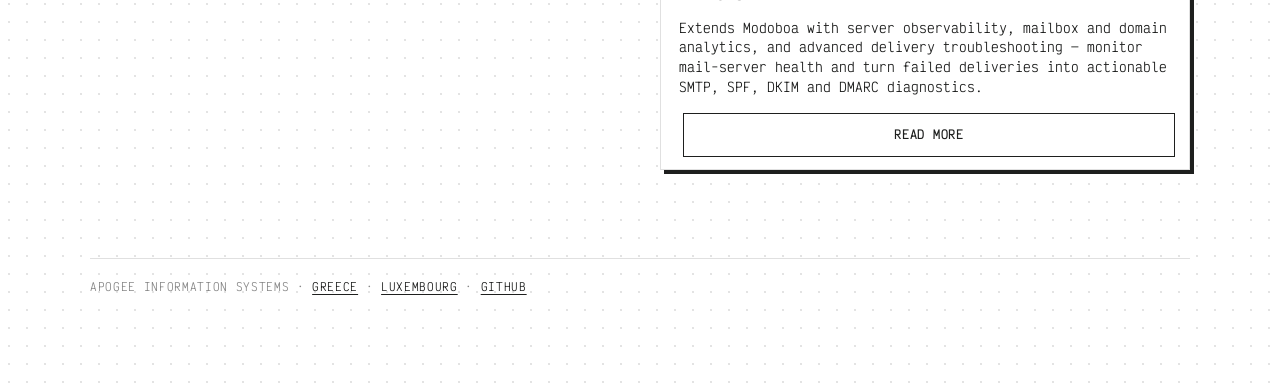
==== commit 9ec3538f: "docs: spell out SOP on CWV checklists pages and homepage Co-authored-by: markosgiannopoulos <markosg" ====
--- a/docs/index.html
+++ b/docs/index.html
@@ -87,7 +87,7 @@
                     <h3>
                       <a class="announcement-title" href="blog-core-web-vitals-checklists-index.html">Core Web Vitals checklists index on GitHub</a>
                     </h3>
-                    <p class="announcement-excerpt">An index of open-source monitoring SOPs and workflow templates for agency and in-house performance teams — start here, then fork the repo that matches how you work.</p>
+                    <p class="announcement-excerpt">An index of open-source monitoring SOPs (Standard Operating Procedures) and workflow templates for agency and in-house performance teams — start here, then fork the repo that matches how you work.</p>
                   </li>
                   <li class="announcement-item">
                     <p class="announcement-date">19 Aug 2026</p>
@@ -150,7 +150,7 @@
               <p class="pt-idx">03</p>
               <h3>Core Web Vitals Checklists</h3>
               <p class="repo-path">Apogee-Information-Systems / core-web-vitals-checklists</p>
-              <p>Index of open-source templates and checklists for Core Web Vitals monitoring — monitoring SOPs, agency playbooks, budgets, alerts, and client-ready workflows you can fork on GitHub.</p>
+              <p>Index of open-source templates and checklists for Core Web Vitals monitoring — monitoring SOPs (Standard Operating Procedures), agency playbooks, budgets, alerts, and client-ready workflows you can fork on GitHub.</p>
               <div class="btn-row">
                 <a class="btn-secondary" href="core-web-vitals-checklists.html" data-od-id="repo-cwv-checklists-page">View listing</a>
                 <a class="btn-secondary" href="https://github.com/Apogee-Information-Systems/core-web-vitals-checklists" target="_blank" rel="noopener" data-od-id="repo-cwv-checklists-link">View on GitHub</a>
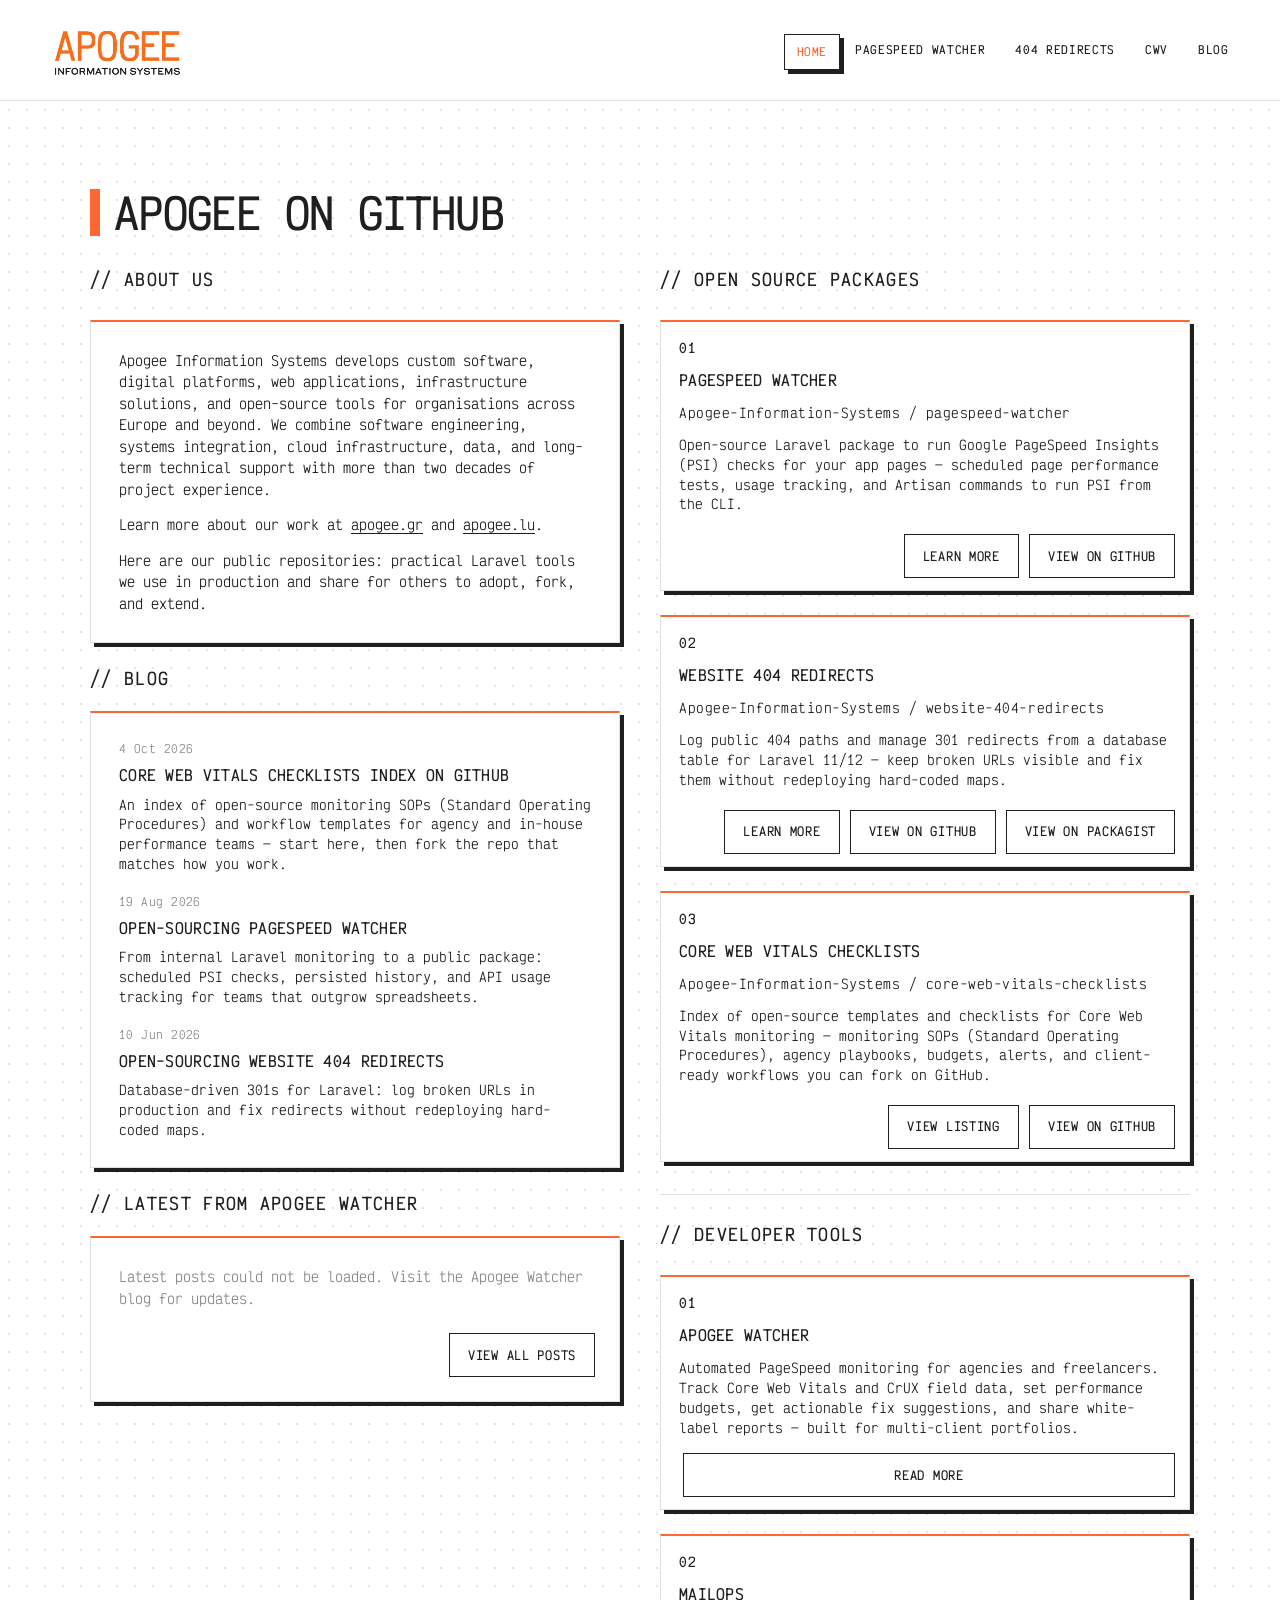
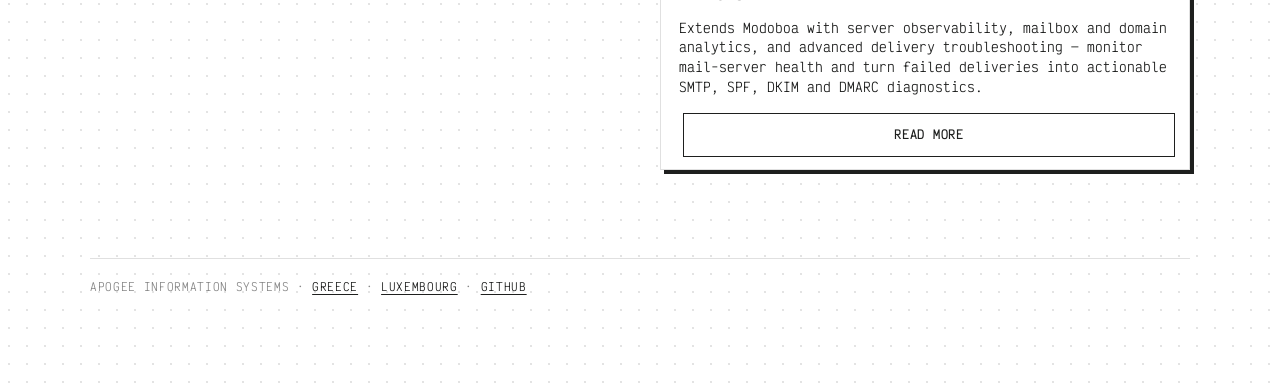
==== commit 48348e2e: "feat: add CWV item to site navigation Co-authored-by: markosgiannopoulos <markosgiannopoulos@users.n" ====
--- a/docs/index.html
+++ b/docs/index.html
@@ -48,6 +48,7 @@
       <li><a class="nav-link is-active" href="index.html" data-od-id="nav-home" aria-current="page">Home</a></li>
       <li><a class="nav-link" href="pagespeed-watcher.html" data-od-id="nav-pagespeed">PageSpeed Watcher</a></li>
       <li><a class="nav-link" href="website-404-redirects.html" data-od-id="nav-404">404 Redirects</a></li>
+      <li><a class="nav-link" href="core-web-vitals-checklists.html" data-od-id="nav-cwv">CWV</a></li>
       <li><a class="nav-link" href="blog.html" data-od-id="nav-blog">Blog</a></li>
     </ul>
   </header>
